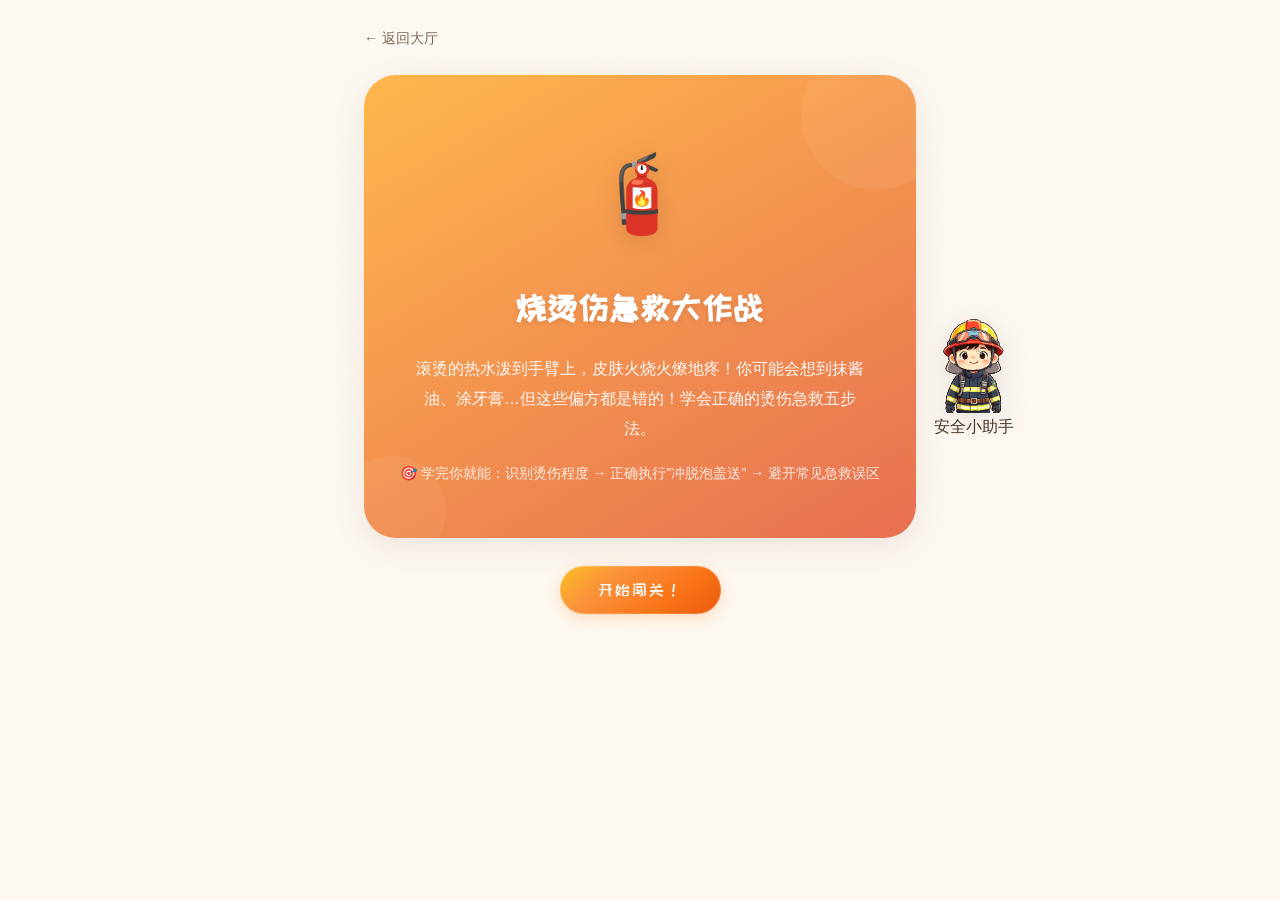
==== scenes/burn.html @ c18e105b "紧急救援模拟训练营 v1.0 - 4场景18关卡" ====
<!DOCTYPE html>
<html lang="zh-CN">
<head>
  <meta charset="UTF-8">
  <meta name="viewport" content="width=device-width, initial-scale=1.0">
  <title>烫伤处理 - 紧急救援模拟训练营</title>
  <link rel="stylesheet" href="../css/style.css?v=16">
  <style>
    .steam-particle{
      position:absolute;bottom:60px;width:8px;background:rgba(255,255,255,.5);border-radius:4px;
      animation:steamUp 2s ease-out infinite;
    }
    @keyframes steamUp{0%{transform:translateY(0)scaleY(1);opacity:.7}100%{transform:translateY(-100px)scaleY(4);opacity:0}}
    .heat-wave{
      position:absolute;border-radius:50%;
      background:radial-gradient(circle,rgba(255,100,0,.3),transparent);
      animation:heatPulse 1s ease-in-out infinite alternate;
    }
    @keyframes heatPulse{0%{transform:scale(1);opacity:.3}100%{transform:scale(1.3);opacity:.6}}
    .droplet{
      position:absolute;width:6px;height:10px;background:rgba(100,180,255,.7);
      border-radius:50% 50% 50% 50%/30% 30% 70% 70%;animation:dropFall 1s ease-in infinite;
    }
    @keyframes dropFall{0%{transform:translateY(-30px);opacity:0}50%{opacity:1}100%{transform:translateY(60px);opacity:0}}
  </style>
</head>
<body>
  <div class="scene-layout" id="sceneLayout">
    <div class="scene-main">
      <div class="scene-container" id="app">
        <div id="cover">
          <a href="../index.html" class="back-link">← 返回大厅</a>
      <div class="scene-cover" style="background:linear-gradient(150deg,#ffb74d,#e76f51)">
        <span class="cover-icon">🧯</span>
        <h2>烧烫伤急救大作战</h2>
        <p class="cover-desc">滚烫的热水泼到手臂上，皮肤火烧火燎地疼！你可能会想到抹酱油、涂牙膏…但这些偏方都是错的！学会正确的烫伤急救五步法。</p>
        <p class="cover-goal">🎯 学完你就能：识别烫伤程度 → 正确执行"冲脱泡盖送" → 避开常见急救误区</p>
      </div>
      <button class="btn btn-primary btn-center" onclick="window._startGame()">开始闯关！</button>
    </div>
    <div id="game" class="hidden">
      <div class="progress-bar" id="progress"></div>
      <div class="level-area active" id="levelContent"></div>
      <button class="btn btn-primary btn-center" id="nextBtn" onclick="window._nextLevel()" style="visibility:hidden">继续下一关 →</button>
    </div>
    <div id="result" class="hidden"></div>
  </div>

  <script src="../js/scenarios.js?v=15"></script>
  <script src="../js/engine.js?v=15"></script>
  <script src="../js/ai-helper.js?v=15"></script>
  <script src="../js/app.js?v=15"></script>
  <script src="../js/assistant.js?v=15"></script>
  <script src="../js/scene-runner.js?v=15"></script>
  <script>
    initScene('burn', function(sceneId, levelIndex) {
      let html = '<div class="heat-wave" style="top:30%;left:40%;width:80px;height:80px"></div>';
      if (levelIndex === 0 || levelIndex === 1) {
        for (let i = 0; i < 6; i++) {
          html += `<div class="steam-particle" style="left:${35+i*6}%;animation-delay:${i*0.3}s;height:${20+i*5}px"></div>`;
        }
      } else {
        for (let i = 0; i < 8; i++) {
          html += `<div class="droplet" style="left:${25+i*8}%;animation-delay:${i*0.2}s"></div>`;
        }
      }
      return html;
    });
  </script>
    </div>
  </div>
</body>
</html>
---- css/style.css ----
/* ===== 紧急救援模拟训练营 — 绘本探险记 ===== */
@import url('https://fonts.googleapis.com/css2?family=ZCOOL+KuaiLe&display=swap');

/* ===== CSS变量 ===== */
:root {
  --amber: #f59e0b;
  --honey: #fbbf24;
  --peach: #fb923c;
  --coral: #f97316;
  --rose: #f43f5e;
  --bark: #5c3d2e;
  --chocolate: #6b4226;
  --cream: #fffbf0;
  --paper: #fffef8;
  --wheat: #fef3c7;
  --golden: #fde68a;

  --primary: #fb923c;
  --primary-dark: #f97316;
  --primary-light: #fff7ed;
  --bg: #fefaf3;
  --card-bg: #ffffff;
  --text: #4a3728;
  --text-light: #7a6858;
  --text-lighter: #a89880;
  --success: #86d46b;
  --danger: #f4a0a0;
  --warning: #ffb74d;
  --info: #60a5fa;

  --shadow-xs: 0 1px 4px rgba(107,66,38,0.04);
  --shadow-sm: 0 2px 8px rgba(107,66,38,0.06);
  --shadow: 0 4px 20px rgba(107,66,38,0.08);
  --shadow-lg: 0 8px 32px rgba(107,66,38,0.12);
  --shadow-xl: 0 16px 48px rgba(107,66,38,0.16);
  --shadow-card: 0 2px 4px rgba(107,66,38,0.03), 0 6px 16px rgba(107,66,38,0.06), 0 12px 32px rgba(107,66,38,0.05);

  --radius: 24px;
  --radius-sm: 16px;
  --radius-xs: 12px;
  --font-display: 'ZCOOL KuaiLe', 'PingFang SC', 'Microsoft YaHei', sans-serif;
  --font-body: 'PingFang SC', 'Microsoft YaHei', -apple-system, sans-serif;
  --font-xl: 28px;
  --font-lg: 20px;
  --font-md: 16px;
  --font-sm: 14px;
}

/* ===== 全局重置 ===== */
* { margin: 0; padding: 0; box-sizing: border-box; }

body {
  font-family: var(--font-body);
  background: var(--bg);
  color: var(--text);
  line-height: 1.8;
  min-height: 100vh;
  position: relative;
}

/* 确保 emoji 在老系统上也能渲染 */
.scene-emoji,
.cover-icon,
.option-icon,
.result-badge,
.progress-stars,
.badge-tag,
.home-header h1,
.coming-soon {
  font-family: "Apple Color Emoji", "Segoe UI Emoji", "Noto Color Emoji", var(--font-display);
}

/* 纸纹纹理 */
body::before {
  content: '';
  position: fixed;
  inset: 0;
  pointer-events: none;
  z-index: 0;
  opacity: 0.028;
  background-image: url("data:image/svg+xml,%3Csvg viewBox='0 0 256 256' xmlns='http://www.w3.org/2000/svg'%3E%3Cfilter id='n'%3E%3CfeTurbulence type='fractalNoise' baseFrequency='0.75' numOctaves='4' stitchTiles='stitch'/%3E%3C/filter%3E%3Crect width='100%25' height='100%25' filter='url(%23n)'/%3E%3C/svg%3E");
  background-repeat: repeat;
  background-size: 256px 256px;
}

/* 页面容器需要相对定位以显示在纹理上方 */
.home-container,
.scene-container,
.name-modal-overlay {
  position: relative;
  z-index: 1;
}

a { text-decoration: none; color: inherit; }

/* ===== 首页大厅 ===== */
.home-container {
  max-width: 900px;
  margin: 0 auto;
  padding: 48px 24px 64px;
}

/* ===== 头部横幅 ===== */
.home-header {
  text-align: center;
  padding: 64px 32px;
  background: linear-gradient(155deg, #fbbf24 0%, #fb923c 25%, #f97316 55%, #ea580c 100%);
  border-radius: 32px;
  color: white;
  margin-bottom: 36px;
  box-shadow:
    0 4px 8px rgba(251,146,60,0.15),
    0 12px 32px rgba(251,146,60,0.2),
    0 0 0 1px rgba(255,255,255,0.12) inset;
  position: relative;
  overflow: hidden;
}

/* 装饰光斑 */
.home-header::before {
  content: '';
  position: absolute;
  top: -40px; right: -40px;
  width: 160px; height: 160px;
  border-radius: 50%;
  background: rgba(255,255,255,0.08);
}

.home-header::after {
  content: '';
  position: absolute;
  bottom: -30px; left: -30px;
  width: 110px; height: 110px;
  border-radius: 50%;
  background: rgba(255,255,255,0.06);
}

/* 装饰星星 */
.header-stars {
  position: absolute;
  inset: 0;
  pointer-events: none;
  z-index: 0;
}

.header-stars span {
  position: absolute;
  color: rgba(255,255,255,0.25);
  font-size: 18px;
  animation: starTwinkle 2s ease-in-out infinite;
}

.header-stars span:nth-child(1) { top: 12%; left: 8%; animation-delay: 0s; font-size: 22px; }
.header-stars span:nth-child(2) { top: 18%; right: 12%; animation-delay: 0.5s; font-size: 16px; }
.header-stars span:nth-child(3) { bottom: 22%; left: 14%; animation-delay: 1s; font-size: 14px; }
.header-stars span:nth-child(4) { bottom: 15%; right: 10%; animation-delay: 0.3s; font-size: 20px; }
.header-stars span:nth-child(5) { top: 35%; left: 3%; animation-delay: 0.8s; font-size: 12px; }

@keyframes starTwinkle {
  0%, 100% { opacity: 0.25; transform: scale(1) rotate(0deg); }
  50% { opacity: 0.55; transform: scale(1.2) rotate(15deg); }
}

.home-header h1 {
  font-family: var(--font-display);
  font-size: 36px;
  margin-bottom: 12px;
  position: relative;
  z-index: 1;
  letter-spacing: 3px;
  text-shadow: 0 2px 8px rgba(0,0,0,0.12);
}

.home-header .subtitle {
  font-size: var(--font-md);
  opacity: 0.93;
  position: relative;
  z-index: 1;
  letter-spacing: 1px;
}

/* ===== 进度总览 ===== */
.progress-summary {
  display: none;
  align-items: center;
  justify-content: center;
  gap: 16px;
  background: var(--card-bg);
  border-radius: 20px;
  padding: 20px 28px;
  margin-bottom: 28px;
  box-shadow: var(--shadow-sm);
  font-size: var(--font-md);
  flex-wrap: wrap;
  border: 1px solid rgba(180,130,90,0.08);
}

.progress-summary .progress-text {
  font-weight: 600;
  color: var(--text);
}

.progress-summary .progress-text strong {
  color: var(--coral);
  font-size: var(--font-lg);
}

.progress-stars {
  font-size: 20px;
  letter-spacing: 3px;
}

/* ===== 场景卡片网格 ===== */
.scene-grid {
  display: grid;
  grid-template-columns: repeat(4, 1fr);
  gap: 16px;
  margin-bottom: 32px;
}

.scene-card {
  display: block;
  border-radius: 24px;
  padding: 28px 12px 22px;
  text-align: center;
  box-shadow: var(--shadow-card);
  border: 1.5px solid rgba(180,130,90,0.08);
  transition: transform 0.3s cubic-bezier(0.34, 1.56, 0.64, 1), box-shadow 0.3s ease, border-color 0.3s ease;
  cursor: pointer;
  position: relative;
  overflow: hidden;
}

/* 纸叠效果 - 微旋转差异 */
.scene-card:nth-child(1) { transform: rotate(-0.5deg); }
.scene-card:nth-child(2) { transform: rotate(0.3deg); }
.scene-card:nth-child(3) { transform: rotate(-0.2deg); }
.scene-card:nth-child(4) { transform: rotate(0.4deg); }

.scene-card:hover {
  transform: translateY(-8px) rotate(0deg) !important;
  box-shadow: var(--shadow-xl);
  border-color: rgba(251,146,60,0.2);
}

/* 卡片装饰水印 */
.scene-card::before {
  content: '';
  position: absolute;
  top: -32px; right: -24px;
  font-size: 96px;
  opacity: 0.045;
  transform: rotate(10deg);
}

.scene-card::after {
  content: '';
  position: absolute;
  bottom: -24px; left: -18px;
  width: 90px; height: 90px;
  border-radius: 50%;
  opacity: 0.4;
}

/* 各场景卡片配色 */
.scene-card.card-fire {
  background: linear-gradient(170deg, #fffbf5 0%, #fff3e4 40%, #ffe8d0 100%);
  border-color: rgba(251,146,60,0.14);
}
.scene-card.card-fire::before { content: '🔥'; }
.scene-card.card-fire::after { background: radial-gradient(circle, rgba(251,146,60,0.1), transparent); }

.scene-card.card-earthquake {
  background: linear-gradient(170deg, #fffbf7 0%, #f5f0e8 40%, #ebe2d5 100%);
  border-color: rgba(141,110,99,0.14);
}
.scene-card.card-earthquake::before { content: '🏔️'; }
.scene-card.card-earthquake::after { background: radial-gradient(circle, rgba(141,110,99,0.08), transparent); }

.scene-card.card-drowning {
  background: linear-gradient(170deg, #fbfcfe 0%, #ecf5fc 40%, #dcecf8 100%);
  border-color: rgba(96,165,250,0.14);
}
.scene-card.card-drowning::before { content: '🌊'; }
.scene-card.card-drowning::after { background: radial-gradient(circle, rgba(96,165,250,0.08), transparent); }

.scene-card.card-burn {
  background: linear-gradient(170deg, #fbfefb 0%, #eff8ee 40%, #e1f1e0 100%);
  border-color: rgba(132,196,107,0.16);
}
.scene-card.card-burn::before { content: '🧯'; }
.scene-card.card-burn::after { background: radial-gradient(circle, rgba(132,196,107,0.08), transparent); }

.scene-card .card-icon-svg {
  display: block;
  margin: 0 auto 12px;
  position: relative;
  z-index: 1;
  transition: transform 0.3s ease;
}

.scene-card .card-icon-svg svg {
  width: 56px;
  height: 56px;
}

.scene-card:hover .card-icon-svg {
  transform: scale(1.08);
}

.scene-name {
  font-family: var(--font-display);
  font-size: 22px;
  font-weight: 400;
  margin-bottom: 8px;
  position: relative;
  z-index: 1;
  letter-spacing: 1px;
}

.scene-card.card-fire .scene-name { color: #5c3d2e; }
.scene-card.card-earthquake .scene-name { color: #5d4037; }
.scene-card.card-drowning .scene-name { color: #1e5170; }
.scene-card.card-burn .scene-name { color: #3a633a; }

.scene-desc {
  font-size: var(--font-sm);
  color: var(--text-lighter);
  position: relative;
  z-index: 1;
}

.coming-soon {
  text-align: center;
  padding: 20px;
  border: 2px dashed #e8ddd0;
  border-radius: var(--radius);
  color: var(--text-lighter);
  font-size: var(--font-sm);
  background: rgba(255,255,255,0.4);
}

/* ===== 场景页通用 ===== */
.scene-container {
  max-width: 600px;
  margin: 0 auto;
  padding: 24px;
  min-height: 100vh;
}

/* 场景封面 */
.scene-cover {
  text-align: center;
  padding: 52px 24px;
  border-radius: 32px;
  margin-bottom: 28px;
  color: white;
  box-shadow: var(--shadow-lg);
  position: relative;
  overflow: hidden;
}

.scene-cover::before {
  content: '';
  position: absolute;
  top: -35px; right: -35px;
  width: 150px; height: 150px;
  border-radius: 50%;
  background: rgba(255,255,255,0.06);
}

.scene-cover::after {
  content: '';
  position: absolute;
  bottom: -28px; left: -28px;
  width: 110px; height: 110px;
  border-radius: 50%;
  background: rgba(255,255,255,0.05);
}

.scene-cover .cover-icon {
  font-size: 76px;
  margin-bottom: 16px;
  display: block;
  position: relative;
  z-index: 1;
  filter: drop-shadow(0 4px 12px rgba(0,0,0,0.12));
  animation: coverFloat 3s ease-in-out infinite;
}

@keyframes coverFloat {
  0%, 100% { transform: translateY(0); }
  50% { transform: translateY(-8px); }
}

.scene-cover h2 {
  font-family: var(--font-display);
  font-size: 32px;
  margin-bottom: 16px;
  position: relative;
  z-index: 1;
  letter-spacing: 2px;
  text-shadow: 0 2px 6px rgba(0,0,0,0.1);
}

.scene-cover .cover-desc {
  font-size: var(--font-md);
  opacity: 0.95;
  line-height: 1.9;
  max-width: 460px;
  margin: 0 auto;
  position: relative;
  z-index: 1;
}

.scene-cover .cover-goal {
  font-size: var(--font-sm);
  margin-top: 16px;
  opacity: 0.85;
  position: relative;
  z-index: 1;
}

/* ===== 关卡区域 ===== */
.level-area {
  opacity: 0;
  transform: translateY(24px);
  transition: opacity 0.45s ease, transform 0.45s cubic-bezier(0.34, 1.56, 0.64, 1);
}

.level-area.active {
  opacity: 1;
  transform: translateY(0);
}

/* 场景插图区 */
.scene-illustration {
  border-radius: 24px;
  padding: 40px 24px;
  text-align: center;
  margin-bottom: 24px;
  position: relative;
  overflow: hidden;
  min-height: 210px;
  display: flex;
  flex-direction: column;
  align-items: center;
  justify-content: center;
  box-shadow: 0 6px 28px rgba(0,0,0,0.1), 0 0 0 1px rgba(0,0,0,0.03) inset;
}

.scene-illustration .scene-emoji {
  font-size: 72px;
  animation-duration: 0.6s;
  animation-iteration-count: infinite;
  animation-direction: alternate;
  animation-timing-function: ease-in-out;
  filter: drop-shadow(0 4px 12px rgba(0,0,0,0.12));
}

.scene-illustration .scene-title {
  font-family: var(--font-display);
  font-size: 28px;
  font-weight: 400;
  margin-top: 12px;
  letter-spacing: 2px;
}

.scene-illustration .scene-context {
  font-size: var(--font-md);
  margin-top: 8px;
  opacity: 0.88;
  max-width: 420px;
}

/* 问题 */
.level-question {
  font-family: var(--font-display);
  font-size: 22px;
  text-align: center;
  margin: 22px 0;
  line-height: 1.7;
  color: var(--chocolate);
  letter-spacing: 1px;
}

/* ===== 选项网格 ===== */
.options-grid {
  display: grid;
  grid-template-columns: repeat(4, 1fr);
  gap: 12px;
  margin-bottom: 20px;
}

.option-btn {
  background: var(--card-bg);
  border: 2.5px solid #ede4d5;
  border-radius: 20px;
  padding: 20px 8px;
  text-align: center;
  font-size: var(--font-md);
  font-weight: 600;
  cursor: pointer;
  transition: all 0.2s ease;
  display: flex;
  flex-direction: column;
  align-items: center;
  gap: 8px;
  box-shadow: var(--shadow-xs);
  position: relative;
}

.option-btn::after {
  content: '';
  position: absolute;
  inset: 0;
  border-radius: 18px;
  background: transparent;
  transition: background 0.2s;
  pointer-events: none;
}

.option-btn:hover {
  border-color: var(--peach);
  background: #fffaf5;
  box-shadow: var(--shadow-sm);
  transform: translateY(-2px);
}

.option-btn:active {
  transform: translateY(0) scale(0.97);
}

.option-btn .option-icon {
  font-size: 42px;
  transition: transform 0.2s ease;
}

.option-btn:hover .option-icon {
  transform: scale(1.1);
}

.option-btn.selected {
  border-color: var(--success);
  background: #f0faf2;
  box-shadow: 0 0 0 3px rgba(134,212,107,0.15);
}

.option-btn.selected::after {
  background: rgba(134,212,107,0.06);
}

.option-btn.wrong {
  border-color: var(--danger);
  background: #fef5f5;
  opacity: 0.45;
  cursor: not-allowed;
  pointer-events: none;
}

/* ===== 按钮 ===== */
.btn {
  display: inline-block;
  padding: 16px 38px;
  border: none;
  border-radius: 28px;
  font-family: var(--font-display);
  font-size: var(--font-md);
  font-weight: 400;
  cursor: pointer;
  transition: all 0.25s ease;
  letter-spacing: 2px;
  position: relative;
}

.btn-primary {
  background: linear-gradient(140deg, #fbbf24 0%, #fb923c 30%, #f97316 70%, #ea580c 100%);
  color: white;
  box-shadow:
    0 4px 16px rgba(251,146,60,0.3),
    0 0 0 1px rgba(255,255,255,0.15) inset;
}

.btn-primary:hover {
  transform: scale(1.05);
  box-shadow:
    0 6px 24px rgba(251,146,60,0.4),
    0 0 0 1px rgba(255,255,255,0.2) inset;
}

.btn-primary:active {
  transform: scale(0.97);
}

.btn-secondary {
  background: white;
  color: var(--coral);
  border: 2.5px solid var(--peach);
  box-shadow: var(--shadow-xs);
}

.btn-secondary:hover {
  background: var(--primary-light);
  border-color: var(--coral);
  box-shadow: var(--shadow-sm);
}

.btn:disabled {
  opacity: 0.45;
  cursor: not-allowed;
  pointer-events: none;
}

.btn-center {
  display: block;
  margin: 28px auto;
  text-align: center;
}

/* ===== AI对话气泡 ===== */
.ai-bubble {
  display: none;
  align-items: flex-start;
  gap: 12px;
  background: #faf7f2;
  border-radius: var(--radius-sm);
  padding: 18px;
  margin-bottom: 20px;
  border: 1px solid rgba(180,130,90,0.06);
}

.ai-bubble.show { display: flex; }

.ai-bubble .ai-avatar {
  width: 44px;
  height: 44px;
  background: linear-gradient(135deg, #fbbf24, #fb923c);
  border-radius: 50%;
  display: flex;
  align-items: center;
  justify-content: center;
  font-size: 22px;
  flex-shrink: 0;
  box-shadow: 0 2px 8px rgba(251,146,60,0.2);
}

.ai-bubble .ai-text {
  font-size: var(--font-md);
  line-height: 1.8;
}

/* ===== 通关结果页 ===== */
.result-page {
  text-align: center;
  padding: 52px 24px;
}

.result-badge {
  font-size: 96px;
  display: block;
  animation: badgePop 0.6s cubic-bezier(0.34, 1.56, 0.64, 1);
  filter: drop-shadow(0 4px 16px rgba(180,130,90,0.2));
}

@keyframes badgePop {
  0% { transform: scale(0) rotate(-15deg); opacity: 0; }
  40% { transform: scale(1.2) rotate(3deg); }
  70% { transform: scale(0.9) rotate(-1deg); }
  100% { transform: scale(1) rotate(0deg); opacity: 1; }
}

.result-badge-name {
  font-family: var(--font-display);
  font-size: var(--font-xl);
  margin: 12px 0;
  letter-spacing: 1px;
  color: var(--chocolate);
}

.result-summary {
  background: linear-gradient(170deg, #fffbf5, #fef7ed);
  border-radius: var(--radius-sm);
  padding: 28px;
  margin: 24px 0;
  text-align: left;
  line-height: 2.3;
  font-size: var(--font-md);
  border: 1.5px solid rgba(251,146,60,0.1);
  box-shadow: var(--shadow-xs);
}

.result-summary h4 {
  font-family: var(--font-display);
  font-size: var(--font-lg);
  color: var(--chocolate);
  letter-spacing: 2px;
}

.result-score {
  font-size: var(--font-lg);
  font-weight: 600;
  margin: 14px 0;
}

/* ===== 进度指示器 ===== */
.progress-bar {
  display: flex;
  gap: 10px;
  justify-content: center;
  align-items: center;
  margin-bottom: 26px;
}

.progress-dot {
  width: 16px;
  height: 16px;
  border-radius: 50%;
  background: #e8ddd0;
  transition: all 0.35s cubic-bezier(0.34, 1.56, 0.64, 1);
  position: relative;
  box-shadow: 0 1px 3px rgba(107,66,38,0.06);
}

.progress-dot.done {
  background: var(--success);
  box-shadow: 0 0 0 3px rgba(134,212,107,0.18);
  animation: dotPop 0.3s ease-out;
}

.progress-dot.current {
  background: var(--peach);
  transform: scale(1.4);
  box-shadow:
    0 0 0 4px rgba(251,146,60,0.15),
    0 2px 8px rgba(251,146,60,0.2);
}

@keyframes dotPop {
  0% { transform: scale(1); }
  50% { transform: scale(1.5); }
  100% { transform: scale(1); }
}

/* ===== 返回按钮 ===== */
.back-link {
  display: inline-flex;
  align-items: center;
  gap: 6px;
  color: var(--text-light);
  font-size: var(--font-sm);
  margin-bottom: 24px;
  transition: color 0.25s, transform 0.25s;
}

.back-link:hover {
  color: var(--coral);
  transform: translateX(-3px);
}

/* ===== 徽章标记 ===== */
.badge-tag {
  display: inline-block;
  background: linear-gradient(135deg, #fde68a, #fbbf24);
  color: #6b4226;
  padding: 3px 10px;
  border-radius: 12px;
  font-size: 11px;
  font-weight: 600;
  vertical-align: middle;
  margin-left: 6px;
  box-shadow: 0 1px 3px rgba(251,191,36,0.2);
}

/* ===== 名字输入弹窗 ===== */
.name-modal-overlay {
  position: fixed;
  inset: 0;
  background: rgba(60,40,20,0.5);
  z-index: 2000;
  display: flex;
  align-items: center;
  justify-content: center;
  animation: fadeIn 0.35s ease-out;
  backdrop-filter: blur(4px);
  -webkit-backdrop-filter: blur(4px);
}

@keyframes fadeIn {
  0% { opacity: 0; }
  100% { opacity: 1; }
}

.name-modal-card {
  background: white;
  border-radius: 32px;
  padding: 40px 28px 30px;
  text-align: center;
  max-width: 400px;
  width: 94%;
  box-shadow:
    0 20px 60px rgba(80,50,20,0.2),
    0 0 0 1px rgba(180,130,90,0.08) inset;
  animation: modalPop 0.45s cubic-bezier(0.34, 1.56, 0.64, 1);
}

@keyframes modalPop {
  0% { transform: scale(0.8); opacity: 0; }
  100% { transform: scale(1); opacity: 1; }
}

.modal-assistant {
  display: flex;
  flex-direction: column;
  align-items: center;
  margin-bottom: 24px;
}

.modal-assistant-speech {
  background: white;
  border: 2.5px solid var(--peach);
  border-radius: 20px 20px 4px 20px;
  padding: 14px 18px;
  max-width: 220px;
  font-size: 15px;
  line-height: 1.7;
  text-align: center;
  color: #5d4037;
  margin-bottom: 18px;
  position: relative;
  box-shadow: 0 2px 12px rgba(180,130,90,0.08);
  font-weight: 500;
}

.modal-assistant-speech::after {
  content: '';
  position: absolute;
  bottom: -11px;
  left: 50%;
  transform: translateX(-50%);
  width: 0; height: 0;
  border-left: 12px solid transparent;
  border-right: 12px solid transparent;
  border-top: 12px solid white;
  filter: drop-shadow(0 2px 2px rgba(180,130,90,0.08));
}

.modal-assistant .assistant-name {
  font-family: var(--font-display);
  font-size: 15px;
  color: var(--peach);
  letter-spacing: 1px;
}

.name-modal-row {
  display: flex;
  align-items: center;
  gap: 12px;
  justify-content: center;
}

#nameInput {
  width: 160px;
  padding: 14px 20px;
  border: 2.5px solid var(--peach);
  border-radius: 24px;
  font-size: 16px;
  text-align: center;
  color: #5d4037;
  background: #fffaf5;
  outline: none;
  transition: border-color 0.2s, box-shadow 0.2s;
  font-family: var(--font-body);
}

#nameInput:focus {
  border-color: var(--coral);
  box-shadow: 0 0 0 4px rgba(251,146,60,0.12);
}

#nameInput::placeholder {
  color: #c0a890;
}

#nameConfirmBtn {
  padding: 14px 28px;
  border-radius: 24px;
  font-size: 16px;
  white-space: nowrap;
}

/* ===== 浮动小助手容器 ===== */
.assistant-float {
  position: fixed;
  z-index: 1000;
  display: flex;
  flex-direction: column;
  align-items: center;
  cursor: grab;
  user-select: none;
}

.assistant-float:active { cursor: grabbing; }

.assistant-float.dragging {
  opacity: 0.92;
  filter: drop-shadow(0 8px 28px rgba(251,146,60,0.3));
}

/* 对话气泡 */
.assistant-speech {
  background: white;
  border-radius: 18px 18px 4px 18px;
  padding: 14px 16px;
  margin-bottom: 16px;
  max-width: 150px;
  box-shadow: 0 4px 20px rgba(107,66,38,0.1);
  border: 1.5px solid rgba(251,146,60,0.1);
  font-size: 13px;
  line-height: 1.7;
  opacity: 0;
  transform: translateY(8px) scale(0.92);
  transition: all 0.3s cubic-bezier(0.34, 1.56, 0.64, 1);
  position: relative;
  text-align: center;
  font-weight: 500;
}

.assistant-speech.show {
  opacity: 1;
  transform: translateY(0) scale(1);
}

.assistant-speech::after {
  content: '';
  position: absolute;
  bottom: -9px;
  left: 50%;
  transform: translateX(-50%);
  width: 0; height: 0;
  border-left: 10px solid transparent;
  border-right: 10px solid transparent;
  border-top: 10px solid white;
  filter: drop-shadow(0 1px 1px rgba(180,130,90,0.06));
}

/* ===== 小助手本体 ===== */
.assistant-body {
  position: relative;
  cursor: pointer;
  flex-shrink: 0;
  animation: assistantIdle 3.5s ease-in-out infinite;
  transition: transform 0.25s cubic-bezier(0.34, 1.56, 0.64, 1);
}

.assistant-img {
  display: block;
  width: 100px;
  height: 100px;
  object-fit: contain;
  filter: drop-shadow(0 4px 14px rgba(0,0,0,0.1));
}

.assistant-body:hover {
  animation: none;
  transform: scale(1.12);
}

@keyframes assistantIdle {
  0%, 100% { transform: translateY(0); }
  50% { transform: translateY(-8px); }
}

.assistant-body.happy {
  animation: assistantHappy 0.6s cubic-bezier(0.34, 1.56, 0.64, 1);
}

@keyframes assistantHappy {
  0% { transform: scale(1); }
  30% { transform: scale(1.18); }
  55% { transform: scale(0.9); }
  75% { transform: scale(1.06); }
  100% { transform: scale(1); }
}

.assistant-body.sad {
  animation: assistantTilt 0.5s ease-out;
}

@keyframes assistantTilt {
  0% { transform: rotate(0); }
  20% { transform: rotate(-12deg); }
  45% { transform: rotate(8deg); }
  70% { transform: rotate(-4deg); }
  100% { transform: rotate(0); }
}

/* ===== 证书按钮 ===== */
.cert-btn {
  display: inline-flex;
  align-items: center;
  gap: 8px;
  background: linear-gradient(140deg, #fde68a, #fbbf24, #f59e0b);
  color: #6b4226;
  border: none;
  padding: 14px 28px;
  border-radius: 28px;
  font-family: var(--font-display);
  font-size: var(--font-md);
  letter-spacing: 2px;
  cursor: pointer;
  transition: all 0.25s ease;
  box-shadow: 0 4px 18px rgba(245,158,11,0.25);
}

.cert-btn:hover {
  transform: scale(1.06);
  box-shadow: 0 6px 26px rgba(245,158,11,0.4);
}

.cert-btn:active {
  transform: scale(0.97);
}

.cert-btn.disabled {
  background: #e8e0d5;
  color: #b8a898;
  cursor: not-allowed;
  box-shadow: none;
  pointer-events: none;
}

/* ===== 重新开始按钮 ===== */
.reset-btn {
  display: inline-flex;
  align-items: center;
  gap: 6px;
  background: transparent;
  color: var(--text-lighter);
  border: 1.5px dashed #d8ccc0;
  padding: 12px 24px;
  border-radius: 28px;
  font-family: var(--font-display);
  font-size: var(--font-sm);
  letter-spacing: 1px;
  cursor: pointer;
  transition: all 0.25s ease;
}

.reset-btn:hover {
  color: var(--coral);
  border-color: var(--peach);
  background: rgba(251,146,60,0.04);
}

/* ===== 隐藏 ===== */
.hidden { display: none !important; }

/* ===== 响应式 ===== */
@media (max-width: 750px) {
  .scene-grid { grid-template-columns: 1fr 1fr; gap: 18px; }
  .scene-card:nth-child(n) { transform: rotate(0deg); }
  .scene-card { padding: 36px 16px 26px; }
  .scene-card .card-icon-svg svg { width: 64px; height: 64px; }
}

@media (max-width: 500px) {
  .scene-grid { grid-template-columns: 1fr; gap: 16px; }
  .options-grid { grid-template-columns: 1fr 1fr; }

  .home-header h1 { font-size: 26px; }
  .home-header { padding: 44px 20px; }
  .home-container { padding: 28px 16px 48px; }
  .scene-container { padding: 16px; }
  .scene-card { padding: 32px 16px 24px; }
  .scene-cover { padding: 36px 18px; }
  .scene-cover h2 { font-size: 24px; }
  .level-question { font-size: 18px; }
  .scene-illustration .scene-title { font-size: 22px; }
  .scene-card .card-icon-svg svg { width: 64px; height: 64px; }

  .assistant-speech { max-width: 180px; font-size: 12px; }
  .assistant-img { width: 80px; height: 80px; }

  .name-modal-row { flex-direction: column; }
  .name-modal-card { padding: 28px 20px 24px; }
  .progress-summary { padding: 14px 20px; font-size: var(--font-sm); }
}
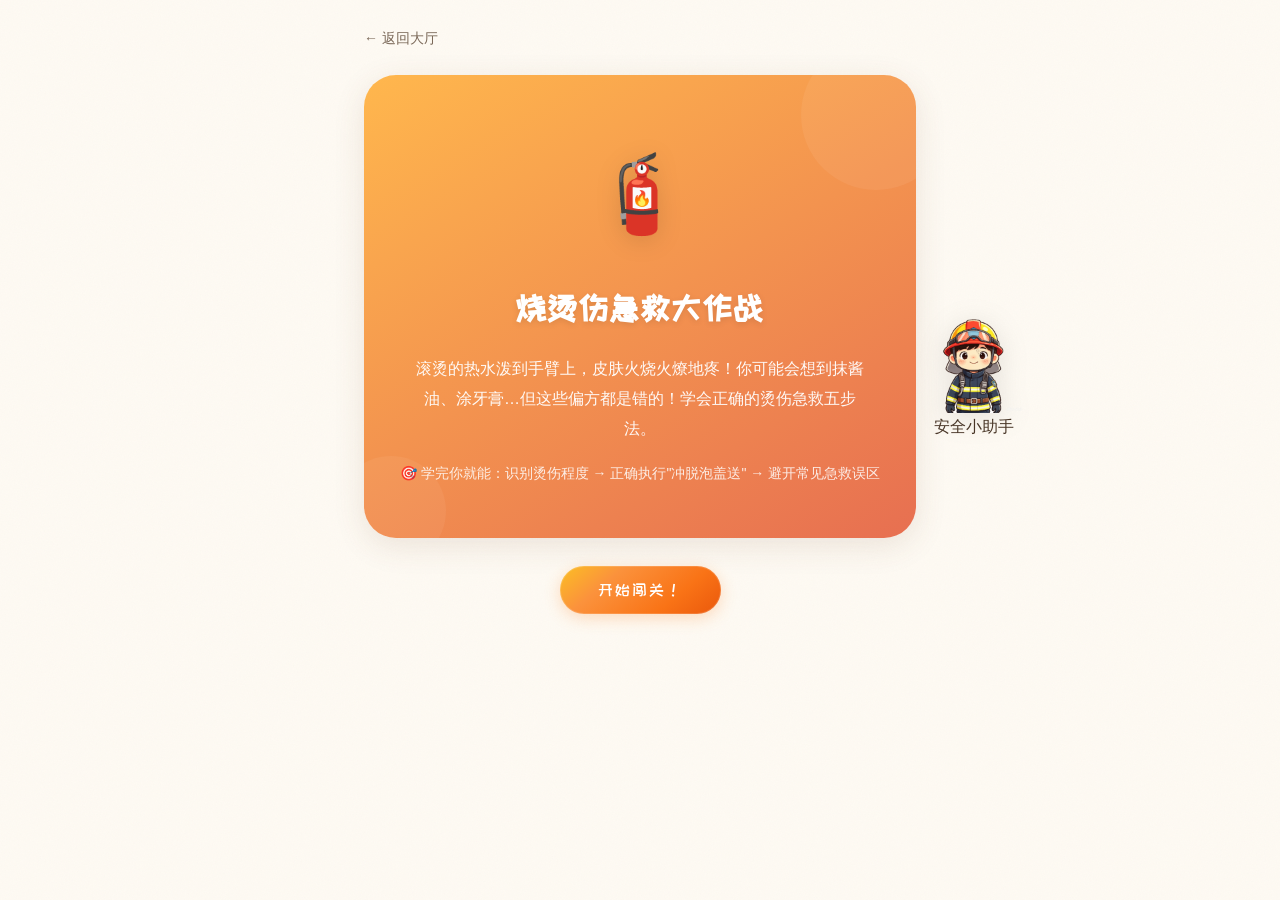
==== commit c039e9b7: "fix: 将小助手图片从SVG(5MB→1.1MB)转为PNG(23KB)，大幅减少加载时间 - 使用SVGO压缩SVG从5MB到1.1MB，再用sharp渲染为300px PNG仅23KB - 所有" ====
--- a/scenes/burn.html
+++ b/scenes/burn.html
@@ -4,7 +4,7 @@
   <meta charset="UTF-8">
   <meta name="viewport" content="width=device-width, initial-scale=1.0">
   <title>烫伤处理 - 紧急救援模拟训练营</title>
-  <link rel="stylesheet" href="../css/style.css?v=16">
+  <link rel="stylesheet" href="../css/style.css?v=20">
   <style>
     .steam-particle{
       position:absolute;bottom:60px;width:8px;background:rgba(255,255,255,.5);border-radius:4px;
@@ -46,12 +46,12 @@
     <div id="result" class="hidden"></div>
   </div>
 
-  <script src="../js/scenarios.js?v=15"></script>
-  <script src="../js/engine.js?v=15"></script>
-  <script src="../js/ai-helper.js?v=15"></script>
-  <script src="../js/app.js?v=15"></script>
-  <script src="../js/assistant.js?v=15"></script>
-  <script src="../js/scene-runner.js?v=15"></script>
+  <script src="../js/scenarios.js?v=20"></script>
+  <script src="../js/engine.js?v=20"></script>
+  <script src="../js/ai-helper.js?v=20"></script>
+  <script src="../js/app.js?v=20"></script>
+  <script src="../js/assistant.js?v=20"></script>
+  <script src="../js/scene-runner.js?v=20"></script>
   <script>
     initScene('burn', function(sceneId, levelIndex) {
       let html = '<div class="heat-wave" style="top:30%;left:40%;width:80px;height:80px"></div>';
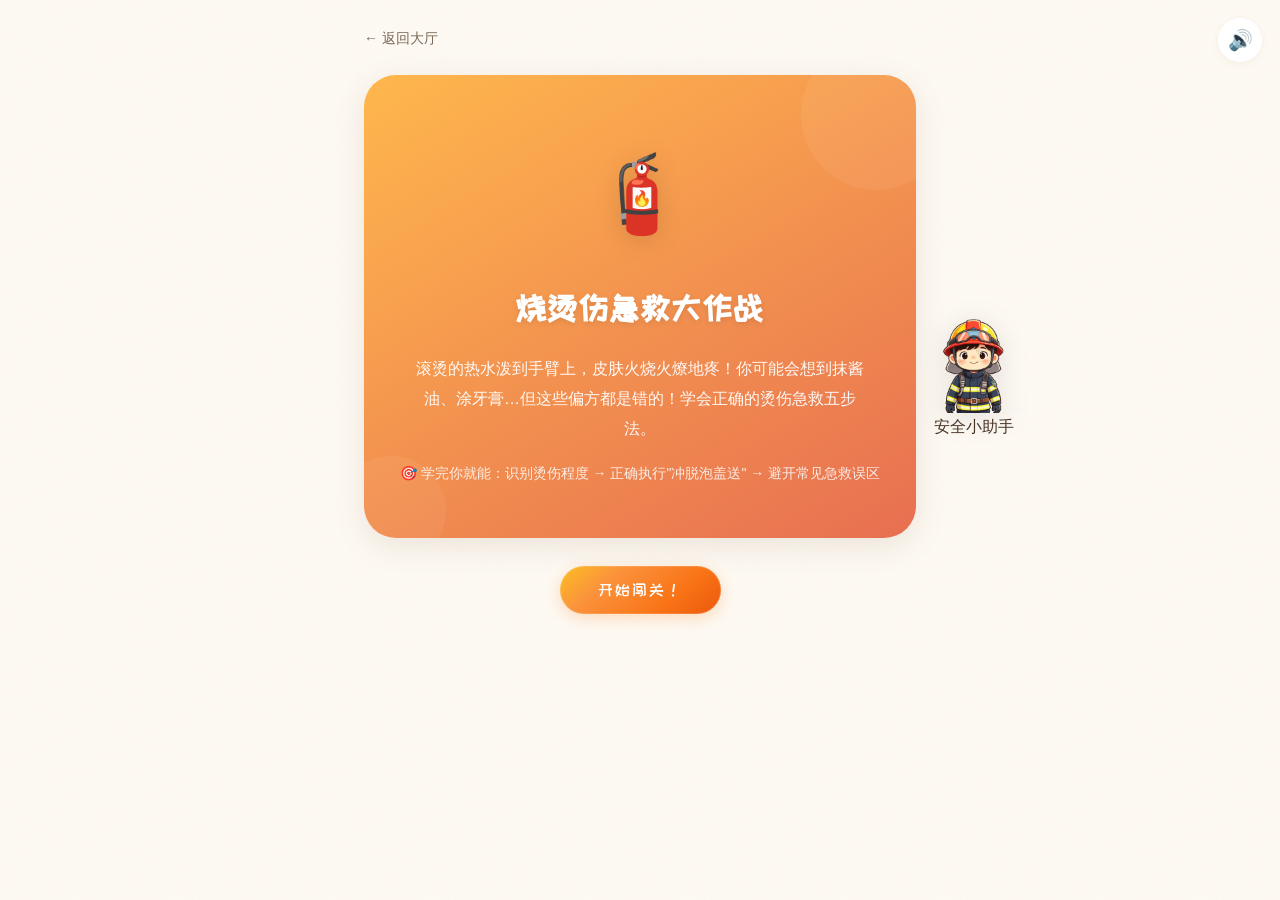
==== commit c9e0f507: "feat: 提升学习体验 — 反馈卡片重构、音效系统、知识回顾、错误后果可视化 - 答题反馈从浮动小气泡改为页面内固定反馈卡片（答对绿/答错橙） - 新增 Web Audio 音效系统（答对/答错/通" ====
--- a/scenes/burn.html
+++ b/scenes/burn.html
@@ -4,7 +4,7 @@
   <meta charset="UTF-8">
   <meta name="viewport" content="width=device-width, initial-scale=1.0">
   <title>烫伤处理 - 紧急救援模拟训练营</title>
-  <link rel="stylesheet" href="../css/style.css?v=20">
+  <link rel="stylesheet" href="../css/style.css?v=21">
   <style>
     .steam-particle{
       position:absolute;bottom:60px;width:8px;background:rgba(255,255,255,.5);border-radius:4px;
@@ -46,12 +46,13 @@
     <div id="result" class="hidden"></div>
   </div>
 
-  <script src="../js/scenarios.js?v=20"></script>
-  <script src="../js/engine.js?v=20"></script>
-  <script src="../js/ai-helper.js?v=20"></script>
-  <script src="../js/app.js?v=20"></script>
-  <script src="../js/assistant.js?v=20"></script>
-  <script src="../js/scene-runner.js?v=20"></script>
+  <script src="../js/sound.js?v=21"></script>
+  <script src="../js/scenarios.js?v=21"></script>
+  <script src="../js/engine.js?v=21"></script>
+  <script src="../js/ai-helper.js?v=21"></script>
+  <script src="../js/app.js?v=21"></script>
+  <script src="../js/assistant.js?v=21"></script>
+  <script src="../js/scene-runner.js?v=21"></script>
   <script>
     initScene('burn', function(sceneId, levelIndex) {
       let html = '<div class="heat-wave" style="top:30%;left:40%;width:80px;height:80px"></div>';
--- a/css/style.css
+++ b/css/style.css
@@ -436,12 +436,12 @@
 /* 场景插图区 */
 .scene-illustration {
   border-radius: 24px;
-  padding: 40px 24px;
+  padding: 24px 20px;
   text-align: center;
-  margin-bottom: 24px;
+  margin-bottom: 16px;
   position: relative;
   overflow: hidden;
-  min-height: 210px;
+  min-height: 150px;
   display: flex;
   flex-direction: column;
   align-items: center;
@@ -450,7 +450,7 @@
 }
 
 .scene-illustration .scene-emoji {
-  font-size: 72px;
+  font-size: 52px;
   animation-duration: 0.6s;
   animation-iteration-count: infinite;
   animation-direction: alternate;
@@ -460,15 +460,15 @@
 
 .scene-illustration .scene-title {
   font-family: var(--font-display);
-  font-size: 28px;
+  font-size: 24px;
   font-weight: 400;
-  margin-top: 12px;
+  margin-top: 8px;
   letter-spacing: 2px;
 }
 
 .scene-illustration .scene-context {
   font-size: var(--font-md);
-  margin-top: 8px;
+  margin-top: 6px;
   opacity: 0.88;
   max-width: 420px;
 }
@@ -476,9 +476,9 @@
 /* 问题 */
 .level-question {
   font-family: var(--font-display);
-  font-size: 22px;
+  font-size: 20px;
   text-align: center;
-  margin: 22px 0;
+  margin: 14px 0;
   line-height: 1.7;
   color: var(--chocolate);
   letter-spacing: 1px;
@@ -496,7 +496,7 @@
   background: var(--card-bg);
   border: 2.5px solid #ede4d5;
   border-radius: 20px;
-  padding: 20px 8px;
+  padding: 14px 8px;
   text-align: center;
   font-size: var(--font-md);
   font-weight: 600;
@@ -532,7 +532,7 @@
 }
 
 .option-btn .option-icon {
-  font-size: 42px;
+  font-size: 34px;
   transition: transform 0.2s ease;
 }
 
@@ -613,7 +613,7 @@
 
 .btn-center {
   display: block;
-  margin: 28px auto;
+  margin: 16px auto;
   text-align: center;
 }
 
@@ -652,7 +652,23 @@
 /* ===== 通关结果页 ===== */
 .result-page {
   text-align: center;
-  padding: 52px 24px;
+  padding: 40px 24px 20px;
+}
+
+/* 总结页底部按钮：粘性固定在视口底部，滚动查看内容时始终可见 */
+.result-actions {
+  position: sticky;
+  bottom: 0;
+  display: flex;
+  gap: 12px;
+  justify-content: center;
+  flex-wrap: wrap;
+  padding: 16px 0;
+  margin-top: 20px;
+  background: linear-gradient(to top, rgba(255,255,255,0.97) 60%, rgba(255,255,255,0.7) 85%, rgba(255,255,255,0));
+  backdrop-filter: blur(8px);
+  -webkit-backdrop-filter: blur(8px);
+  z-index: 10;
 }
 
 .result-badge {
@@ -1052,6 +1068,349 @@
   background: rgba(251,146,60,0.04);
 }
 
+/* ===== 拖拽排序 ===== */
+.sort-list {
+  display: flex;
+  flex-direction: column;
+  gap: 10px;
+  margin-bottom: 20px;
+  max-width: 360px;
+  margin-left: auto;
+  margin-right: auto;
+}
+
+.sort-item {
+  display: flex;
+  align-items: center;
+  gap: 12px;
+  background: var(--card-bg);
+  border: 2.5px solid #ede4d5;
+  border-radius: 16px;
+  padding: 14px 16px;
+  cursor: grab;
+  user-select: none;
+  transition: all 0.2s ease;
+  box-shadow: var(--shadow-xs);
+}
+
+.sort-item:hover {
+  border-color: var(--peach);
+  background: #fffaf5;
+}
+
+.sort-item:active { cursor: grabbing; }
+
+.sort-item.dragging {
+  opacity: 0.4;
+  border-style: dashed;
+}
+
+.sort-item.drag-over {
+  border-color: var(--peach);
+  background: var(--primary-light);
+  box-shadow: 0 0 0 3px rgba(251,146,60,0.12);
+  transform: scale(1.02);
+}
+
+.sort-handle {
+  font-size: 20px;
+  color: var(--text-lighter);
+  flex-shrink: 0;
+}
+
+.sort-num {
+  width: 28px;
+  height: 28px;
+  border-radius: 50%;
+  background: var(--primary-light);
+  color: var(--coral);
+  font-weight: 700;
+  font-size: 14px;
+  display: flex;
+  align-items: center;
+  justify-content: center;
+  flex-shrink: 0;
+  transition: all 0.3s ease;
+}
+
+.sort-item.sorted {
+  border-color: var(--success);
+  background: #f0faf2;
+}
+.sort-item.sorted .sort-num {
+  background: #e8f5e9;
+  color: #2e7d32;
+}
+.sort-item.wrong-pos {
+  border-color: var(--danger);
+  background: #fef5f5;
+}
+.sort-item.wrong-pos .sort-num {
+  background: #ffebee;
+  color: #c62828;
+}
+
+.sort-icon {
+  font-size: 28px;
+  flex-shrink: 0;
+}
+
+.sort-label {
+  font-size: var(--font-md);
+  font-weight: 600;
+  color: var(--text);
+}
+
+.sort-confirm {
+  display: block;
+  margin: 0 auto 20px;
+}
+
+/* ===== 反馈卡片 ===== */
+.feedback-card {
+  display: none;
+  border-radius: 20px;
+  padding: 14px 18px;
+  margin-bottom: 12px;
+  opacity: 0;
+  transform: translateY(12px);
+  transition: opacity 0.35s ease, transform 0.35s cubic-bezier(0.34, 1.56, 0.64, 1);
+}
+
+.feedback-card.show {
+  display: block;
+  opacity: 1;
+  transform: translateY(0);
+}
+
+.feedback-correct {
+  background: linear-gradient(170deg, #f0faf2, #e8f5e9);
+  border: 2.5px solid var(--success);
+  box-shadow: 0 0 0 4px rgba(134,212,107,0.08);
+}
+
+.feedback-wrong {
+  background: linear-gradient(170deg, #fff8f0, #fff3e0);
+  border: 2.5px solid var(--warning);
+  box-shadow: 0 0 0 4px rgba(255,183,77,0.08);
+}
+
+.feedback-header {
+  display: flex;
+  align-items: center;
+  gap: 8px;
+  margin-bottom: 10px;
+}
+
+.feedback-emoji { font-size: 22px; }
+
+.feedback-status {
+  font-family: var(--font-display);
+  font-size: 18px;
+  letter-spacing: 1px;
+}
+
+.feedback-correct .feedback-status { color: #2e7d32; }
+.feedback-wrong .feedback-status { color: #e65100; }
+
+.feedback-text {
+  font-size: 14px;
+  line-height: 1.75;
+  color: var(--text);
+}
+
+.feedback-text strong { color: var(--coral); }
+
+/* ===== 错误后果可视化 ===== */
+.danger-overlay {
+  position: absolute;
+  inset: 0;
+  z-index: 5;
+  display: flex;
+  align-items: center;
+  justify-content: center;
+  pointer-events: none;
+  background: radial-gradient(circle, rgba(244,63,94,0.28), transparent 70%);
+  animation: dangerFlash 0.4s ease-in-out infinite alternate;
+}
+
+.danger-burst {
+  font-size: 56px;
+  animation: dangerBurst 0.5s cubic-bezier(0.34, 1.56, 0.64, 1);
+}
+
+@keyframes dangerFlash {
+  0% { opacity: 0.5; }
+  100% { opacity: 0.9; }
+}
+
+@keyframes dangerBurst {
+  0% { transform: scale(0); opacity: 0; }
+  60% { transform: scale(1.3); opacity: 1; }
+  100% { transform: scale(1); opacity: 1; }
+}
+
+@keyframes dangerShake {
+  0%, 100% { transform: translateX(0); }
+  20% { transform: translateX(-8px); }
+  40% { transform: translateX(8px); }
+  60% { transform: translateX(-5px); }
+  80% { transform: translateX(5px); }
+}
+
+.scene-danger-shake {
+  animation: dangerShake 0.4s ease-in-out !important;
+}
+
+/* ===== 音效开关 ===== */
+.sound-toggle {
+  position: fixed;
+  top: 18px;
+  right: 18px;
+  z-index: 1500;
+  width: 44px;
+  height: 44px;
+  border-radius: 50%;
+  border: none;
+  background: white;
+  box-shadow: var(--shadow-sm);
+  font-size: 20px;
+  cursor: pointer;
+  transition: transform 0.2s ease, box-shadow 0.2s ease;
+  display: flex;
+  align-items: center;
+  justify-content: center;
+}
+
+.sound-toggle:hover {
+  transform: scale(1.1);
+  box-shadow: var(--shadow);
+}
+
+.sound-toggle:active {
+  transform: scale(0.95);
+}
+
+/* ===== 知识回顾按钮 ===== */
+.handbook-btn {
+  display: inline-flex;
+  align-items: center;
+  gap: 6px;
+  background: linear-gradient(140deg, #e3f2fd, #bbdefb);
+  color: #1565c0;
+  border: 1.5px solid rgba(96,165,250,0.3);
+  padding: 12px 24px;
+  border-radius: 28px;
+  font-family: var(--font-display);
+  font-size: var(--font-sm);
+  letter-spacing: 1px;
+  cursor: pointer;
+  transition: all 0.25s ease;
+}
+
+.handbook-btn:hover {
+  transform: scale(1.05);
+  box-shadow: 0 4px 16px rgba(96,165,250,0.2);
+}
+
+/* ===== 知识回顾模态框 ===== */
+.handbook-modal-card {
+  background: white;
+  border-radius: 32px;
+  padding: 32px 28px 28px;
+  max-width: 560px;
+  width: 94%;
+  max-height: 80vh;
+  overflow-y: auto;
+  box-shadow: 0 20px 60px rgba(80,50,20,0.2);
+  animation: modalPop 0.45s cubic-bezier(0.34, 1.56, 0.64, 1);
+}
+
+.handbook-modal-header {
+  display: flex;
+  align-items: center;
+  justify-content: space-between;
+  margin-bottom: 6px;
+}
+
+.handbook-modal-header h3 {
+  font-family: var(--font-display);
+  font-size: 24px;
+  color: var(--chocolate);
+  letter-spacing: 2px;
+}
+
+.handbook-close {
+  background: none;
+  border: none;
+  font-size: 22px;
+  color: var(--text-lighter);
+  cursor: pointer;
+  transition: color 0.2s;
+  padding: 4px 8px;
+}
+
+.handbook-close:hover { color: var(--coral); }
+
+.handbook-tip {
+  font-size: 13px;
+  color: var(--text-lighter);
+  margin-bottom: 18px;
+  text-align: center;
+}
+
+.handbook-content {
+  display: flex;
+  flex-direction: column;
+  gap: 16px;
+}
+
+.handbook-card {
+  border-radius: 20px;
+  padding: 20px;
+  border: 1.5px solid rgba(180,130,90,0.08);
+  box-shadow: var(--shadow-xs);
+}
+
+.handbook-card-header {
+  display: flex;
+  align-items: center;
+  gap: 12px;
+  margin-bottom: 14px;
+}
+
+.handbook-icon { font-size: 32px; }
+
+.handbook-card-header h4 {
+  font-family: var(--font-display);
+  font-size: 18px;
+  color: var(--chocolate);
+  margin-bottom: 2px;
+}
+
+.handbook-badge {
+  font-size: 12px;
+  color: var(--text-lighter);
+}
+
+.handbook-summary {
+  line-height: 2;
+  font-size: 14px;
+}
+
+.handbook-item {
+  padding: 6px 0;
+  border-bottom: 1px dashed rgba(180,130,90,0.08);
+}
+
+.handbook-item:last-child { border-bottom: none; }
+.handbook-item strong { color: var(--coral); }
+
+.handbook-fire { background: linear-gradient(170deg, #fffbf5, #fff3e4); }
+.handbook-earthquake { background: linear-gradient(170deg, #fffbf7, #f5f0e8); }
+.handbook-drowning { background: linear-gradient(170deg, #fbfcfe, #ecf5fc); }
+.handbook-burn { background: linear-gradient(170deg, #fbfefb, #eff8ee); }
+
 /* ===== 隐藏 ===== */
 .hidden { display: none !important; }
 
@@ -1084,4 +1443,9 @@
   .name-modal-row { flex-direction: column; }
   .name-modal-card { padding: 28px 20px 24px; }
   .progress-summary { padding: 14px 20px; font-size: var(--font-sm); }
-}
+
+  .feedback-card { padding: 16px 18px; }
+  .feedback-text { font-size: 14px; }
+  .sound-toggle { width: 38px; height: 38px; font-size: 17px; top: 12px; right: 12px; }
+  .handbook-modal-card { padding: 24px 18px 20px; }
+}
